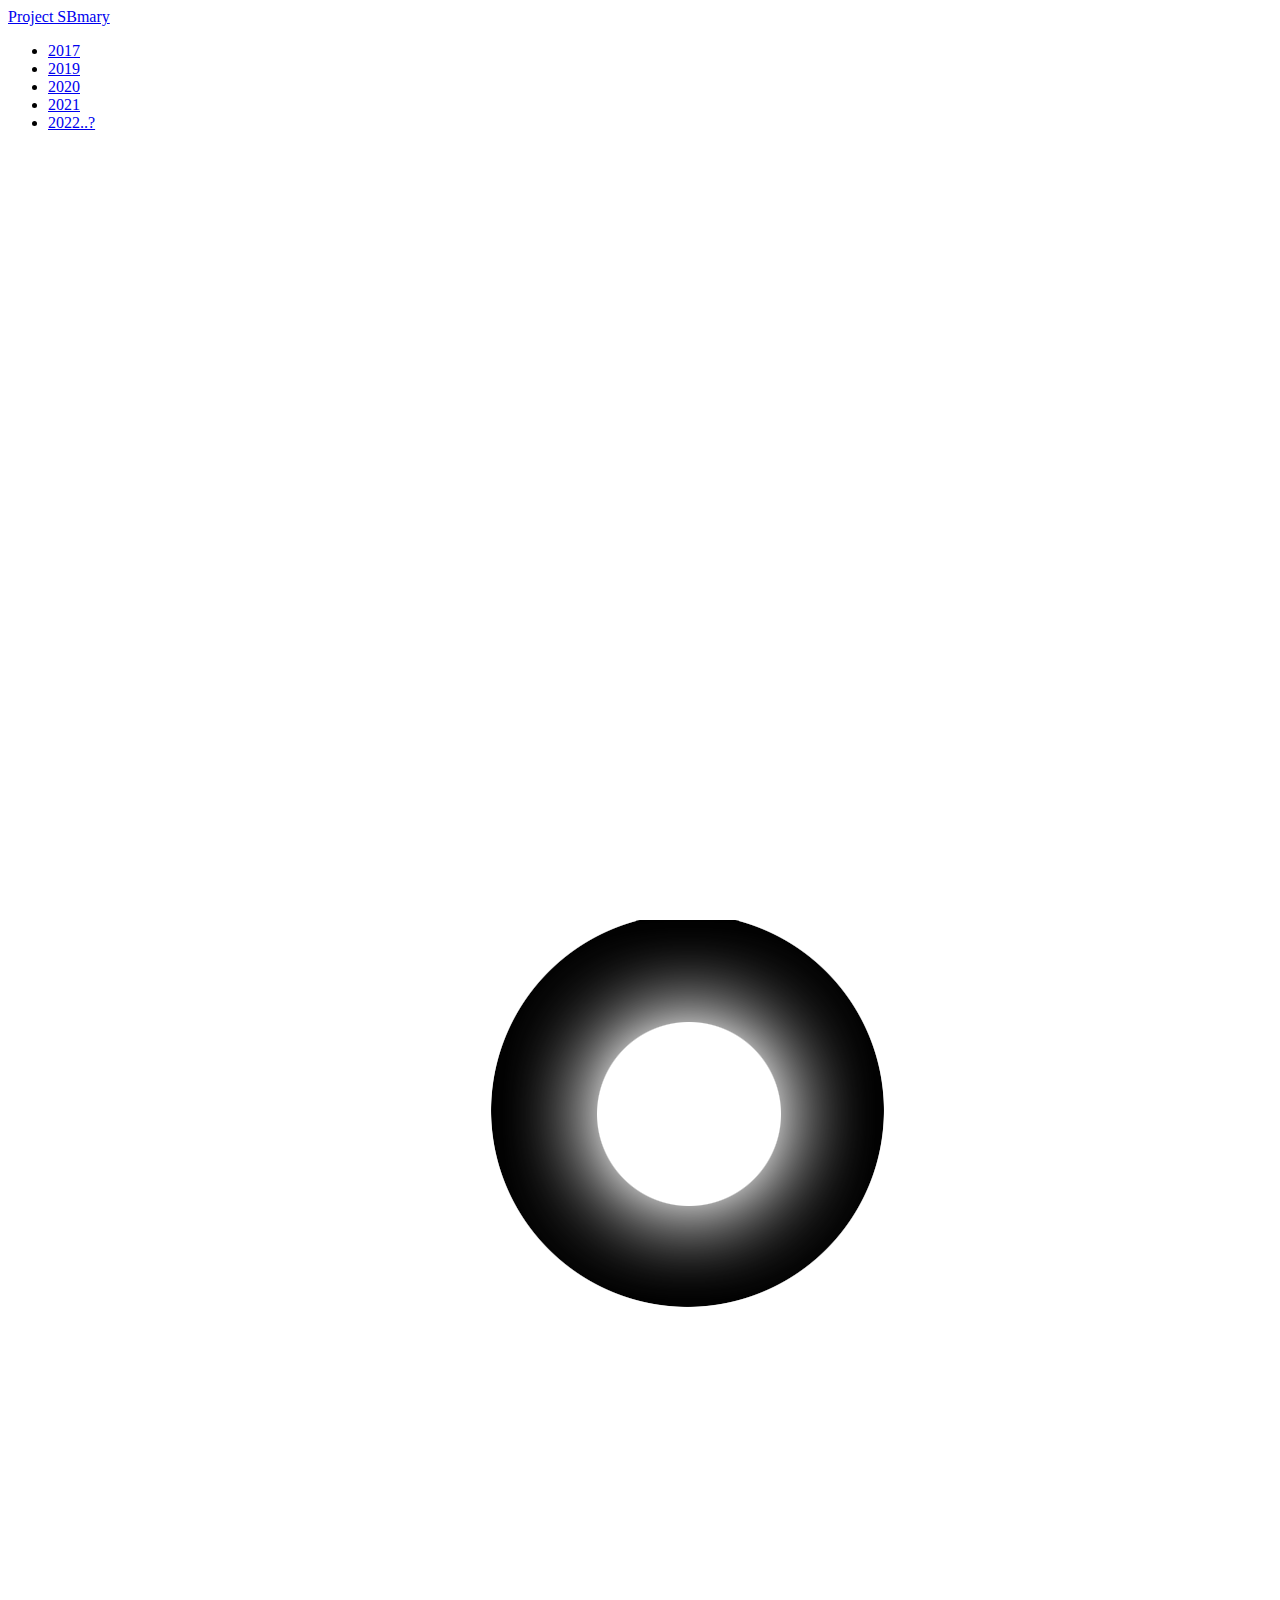
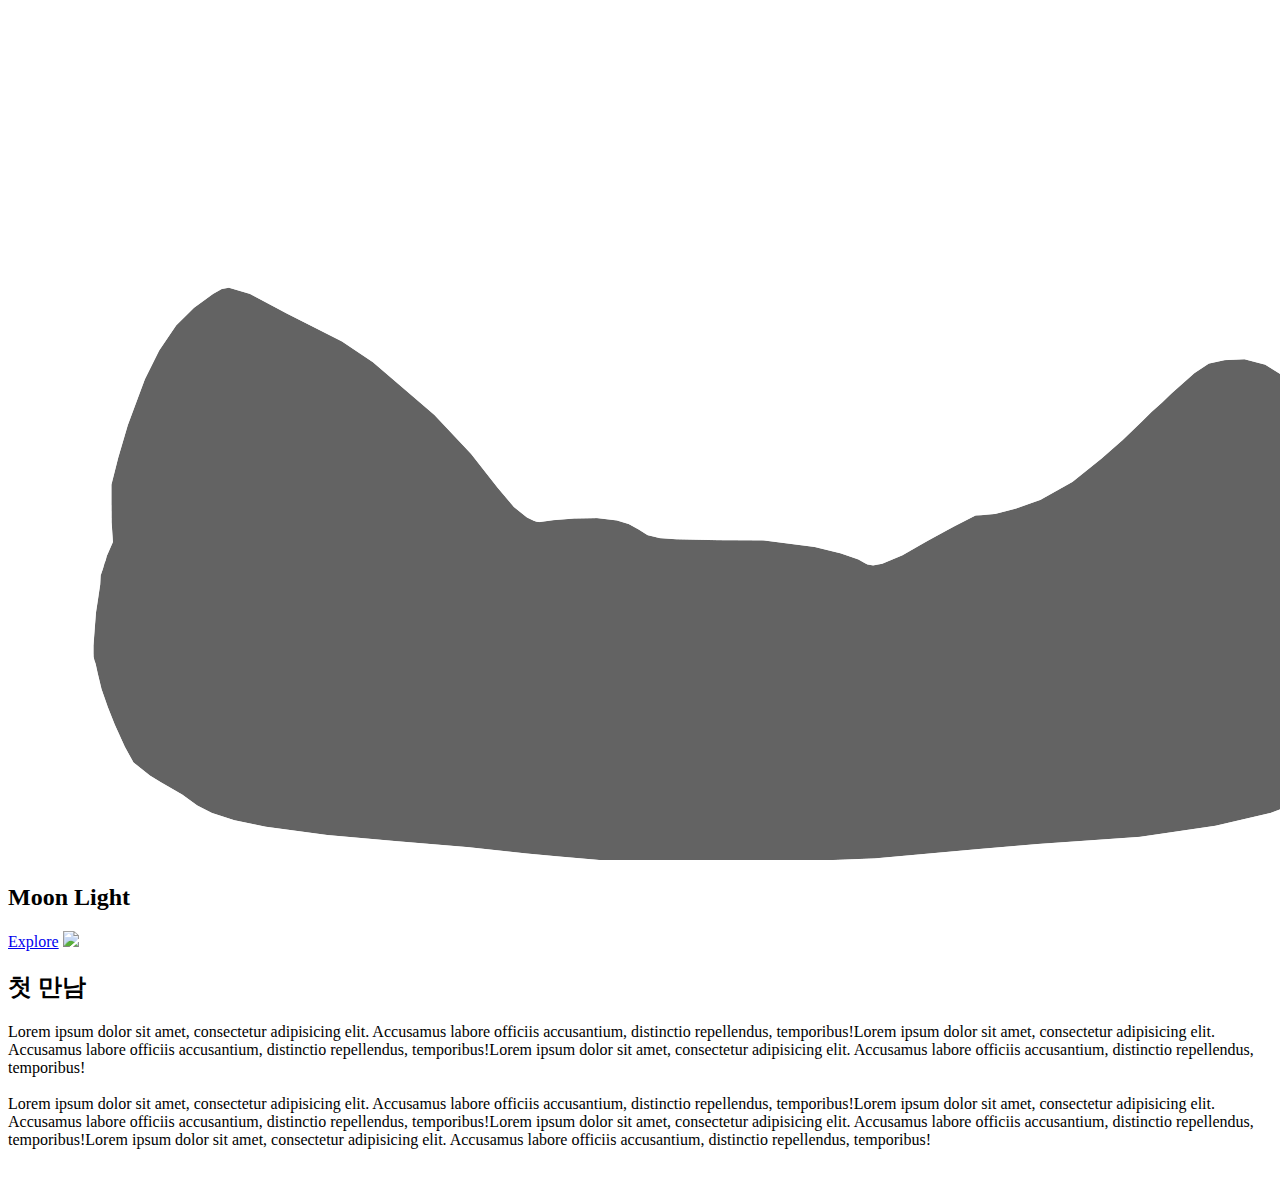
==== index.html @ 5cb3ea84 "연동 확인" ====
<!DOCTYPE html>
<html lang="ko" dir="ltr">
  <head>
    <meta charset="utf-8">
    <meta name="robots" content="noindex, nofollow" />


    <meta name="Date" content="2022-03-10" />
    <meta http-equiv="Subject" content="나를 다시 돌아봐 줄 수 있나요?" />
    <meta http-equiv="Author" content="Judrick" />
    <meta http-equiv="Title" content="Project Soobong Mary" />
    <meta http-equiv="Generator" content="Atom" />
    <meta http-equiv="Email" content ="judrick@kakao.com" />
    <title>Project Soobong Mary</title>
    <link rel="stylesheet" type="text/css" href="css/style.css"
  </head>
  <body>
    <header>
      <a href="#" class="logo">Project SBmary</a>
      <ul>
        <li><a href="index.html" class="active">2017</a></li>
        <li><a href="index2019.html" data-transition="pop">2019</a></li>
        <li><a href="index2020.html" data-transition="fade">2020</a></li>
        <li><a href="index2021.html" data-transition="flow">2021</a></li>
        <li><a href="index2022.html" data-transition="slidefade">2022..?</a></li>
      </ul>
      </header>
      <section>
        <img src="img/stars.png" id="stars">
        <img src="img/moon.png" id="moon">
        <img src="img/mountains_behind.png" id="mountains_behind">
        <h2 id="text">Moon Light</h2>
        <a href="#sec" id="btn">Explore</a>
        <img src="img/mountains_front.png" id="mountains_front">
      </section>
      <div class="sec" id="sec">
        <h2>첫 만남</h2>
        <p>Lorem ipsum dolor sit amet, consectetur adipisicing elit. Accusamus labore officiis accusantium, distinctio repellendus, temporibus!Lorem ipsum dolor sit amet, consectetur adipisicing elit. Accusamus labore officiis accusantium, distinctio repellendus, temporibus!Lorem ipsum dolor sit amet, consectetur adipisicing elit. Accusamus labore officiis accusantium, distinctio repellendus, temporibus!<br><br>Lorem ipsum dolor sit amet, consectetur adipisicing elit. Accusamus labore officiis accusantium, distinctio repellendus, temporibus!Lorem ipsum dolor sit amet, consectetur adipisicing elit. Accusamus labore officiis accusantium, distinctio repellendus, temporibus!Lorem ipsum dolor sit amet, consectetur adipisicing elit. Accusamus labore officiis accusantium, distinctio repellendus, temporibus!Lorem ipsum dolor sit amet, consectetur adipisicing elit. Accusamus labore officiis accusantium, distinctio repellendus, temporibus!<br><br></p>
      </div>

      <script>
        let stars = document.getElementById('stars');
        let moon = document.getElementById('moon');
        let mountains_behind = document.getElementById('mountains_behind');
        let text = document.getElementById('text');
        let btn = document.getElementById('btn');
        let mountains_front = document.getElementById('mountains_front');
        let header = document.getElementById('header');

        window.addEventListener('scroll', function(){
          let value = window.scrollY;
          stars.style.left = value * 0.25 + 'px';
          moon.style.top = value * 1.05 + 'px';
          mountains_behind.style.top = value * 0.5 + 'px';
          mountains_front.style.top = value * 0 + 'px';
          text.style.marginRight = value * 4 + 'px';
          text.style.marginTop = value * 1.5 + 'px';
          btn.style.marginTop = value * 1.5 + 'px';
          header.style.top = value * 0.5 + 'px';
        })
      </script>
  </body>
</html>
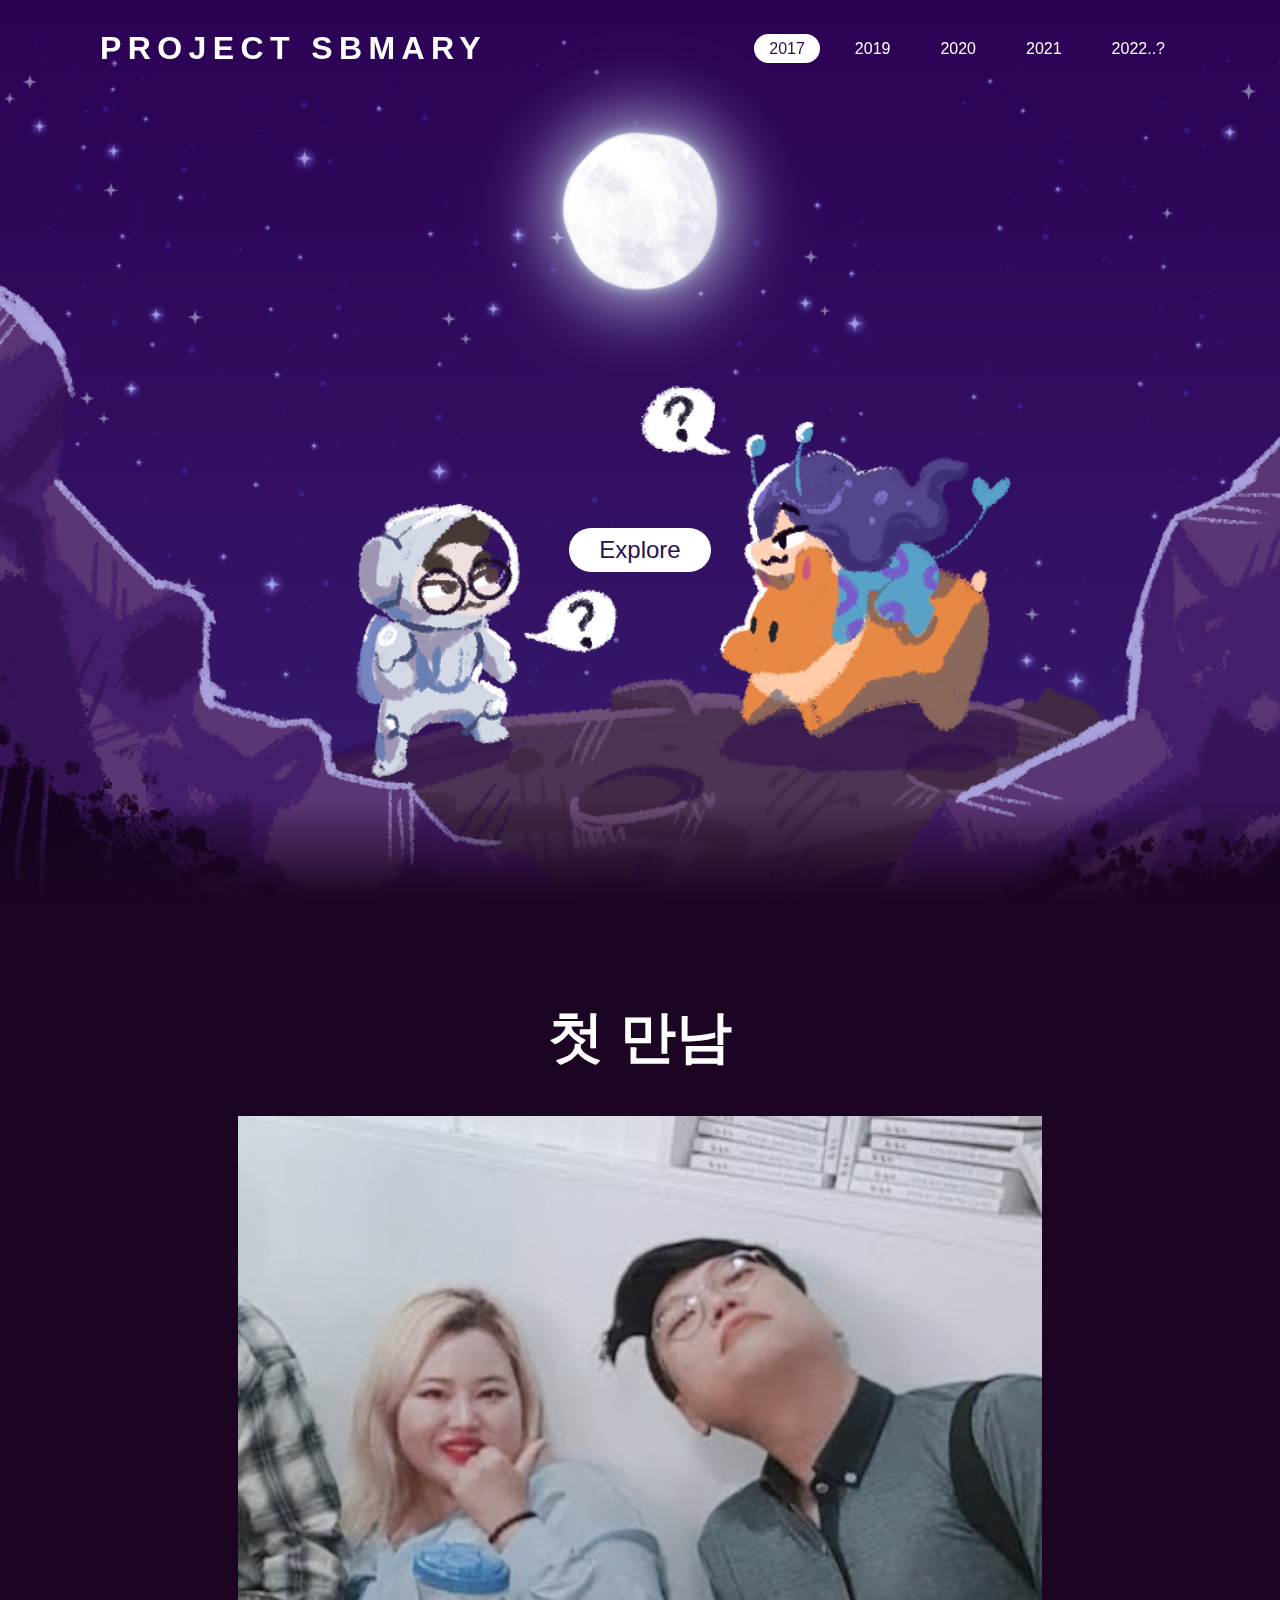
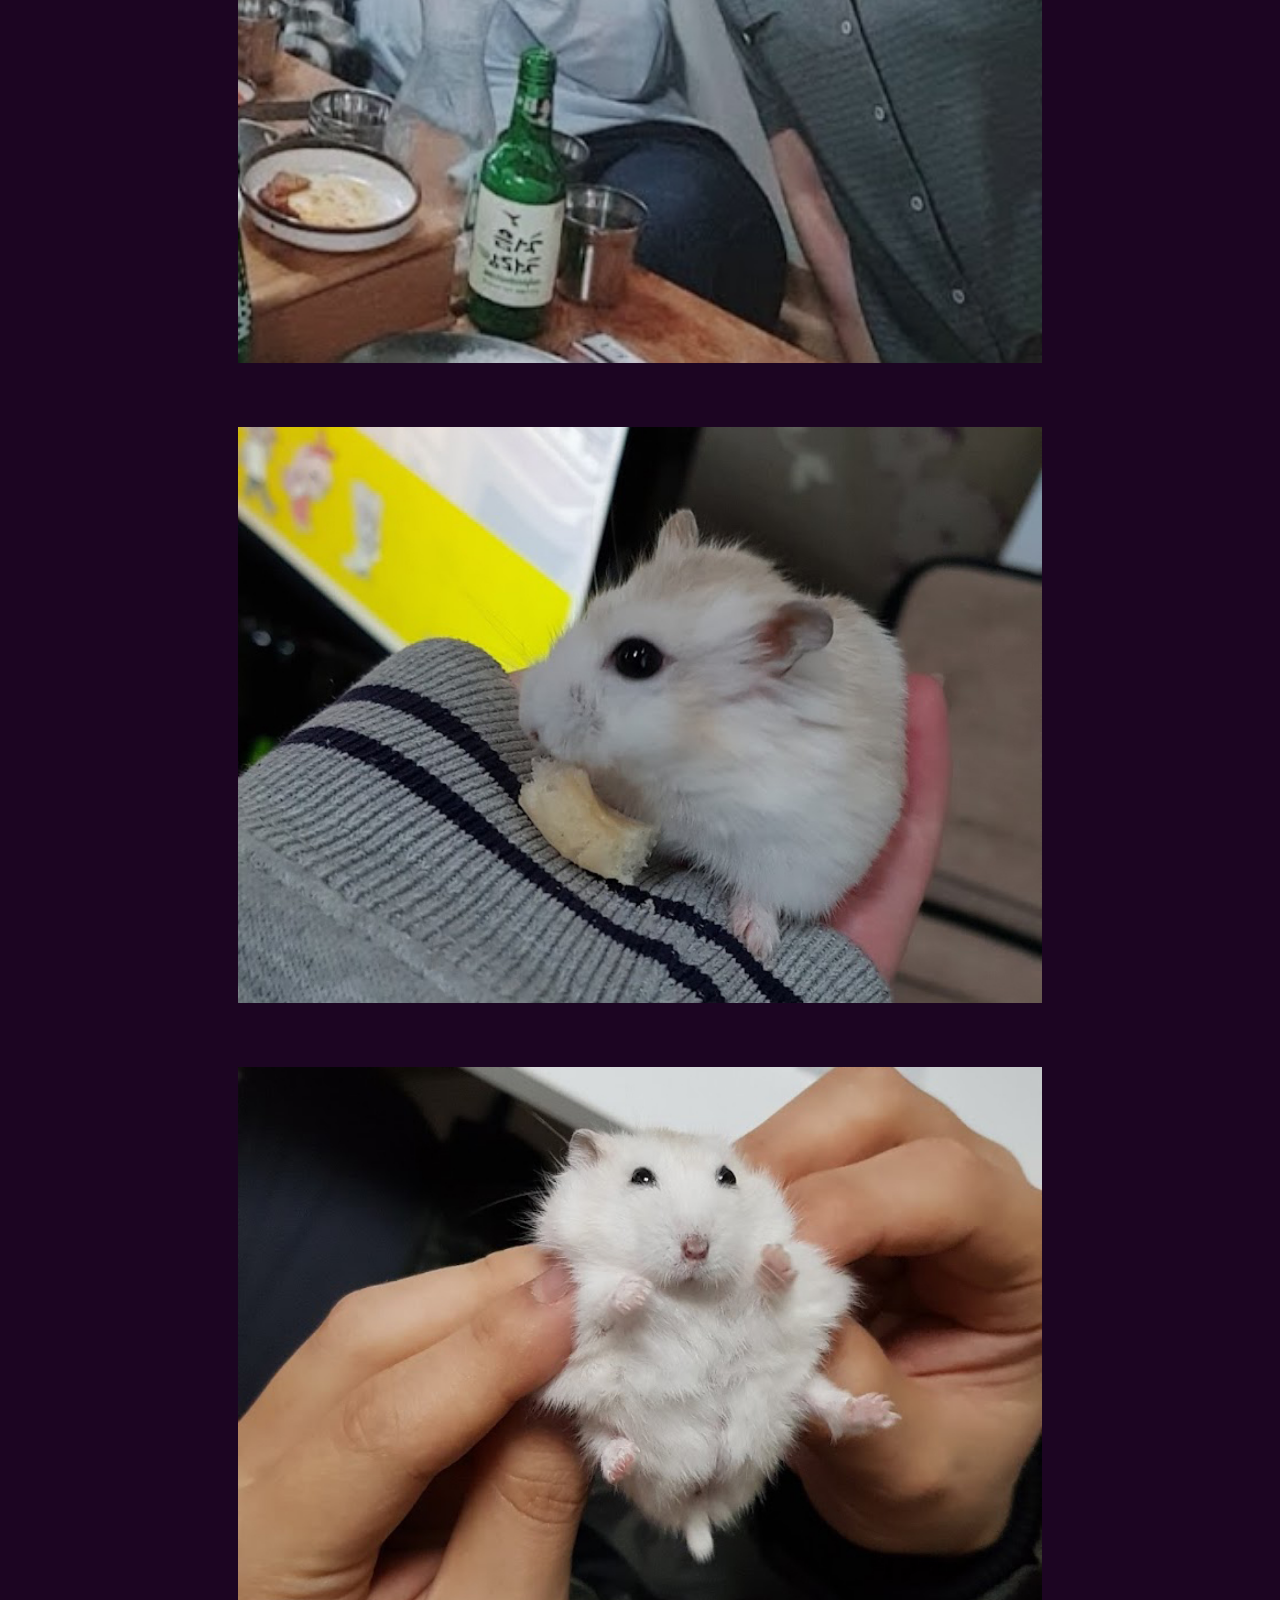
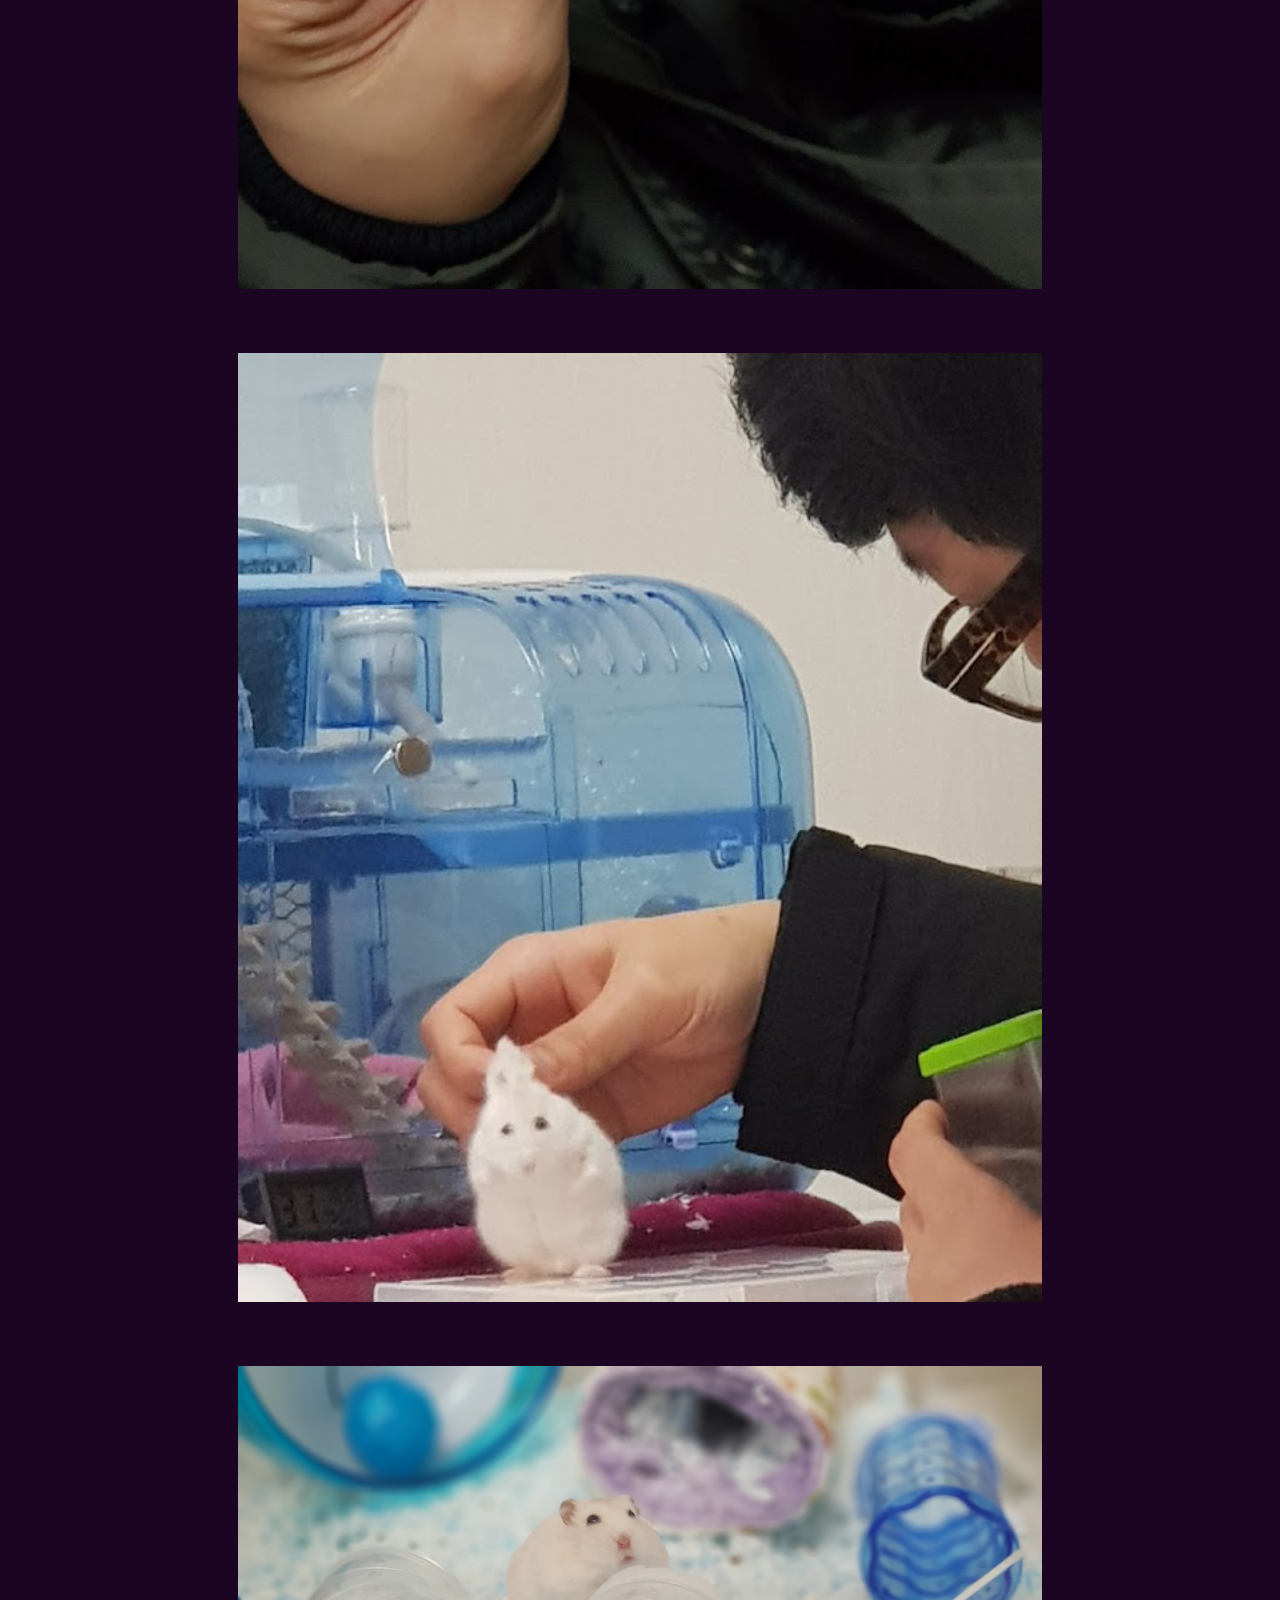
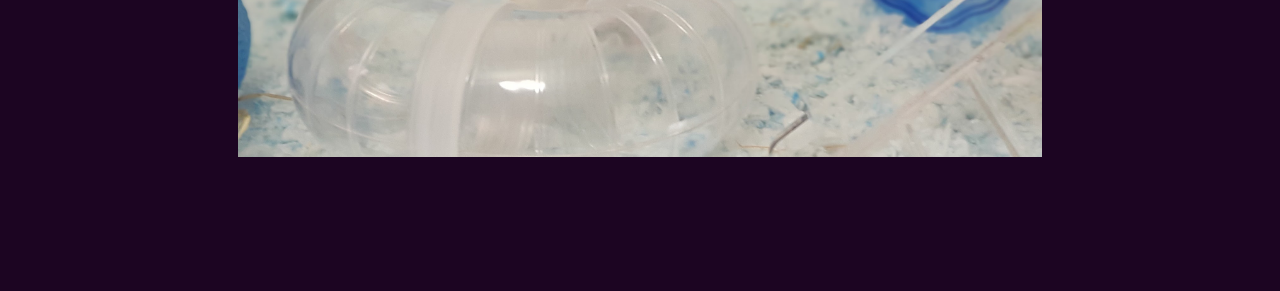
==== commit cc558097: "index 링크 수정" ====
--- a/index.html
+++ b/index.html
@@ -12,7 +12,7 @@
     <meta http-equiv="Generator" content="Atom" />
     <meta http-equiv="Email" content ="judrick@kakao.com" />
     <title>Project Soobong Mary</title>
-    <link rel="stylesheet" type="text/css" href="css/style.css"
+    <link rel="stylesheet" type="text/css" href="css/style2017.css"
   </head>
   <body>
     <header>
@@ -26,33 +26,39 @@
       </ul>
       </header>
       <section>
-        <img src="img/stars.png" id="stars">
-        <img src="img/moon.png" id="moon">
-        <img src="img/mountains_behind.png" id="mountains_behind">
-        <h2 id="text">Moon Light</h2>
+        <img src="img/stars2.png" id="stars2">
+        <img src="img/moon2.png" id="moon2">
+        <img src="img/mid2.png" id="mid2">
+        <h2 id="text">2017</h2>
         <a href="#sec" id="btn">Explore</a>
-        <img src="img/mountains_front.png" id="mountains_front">
+        <img src="img/front2.png" id="front2">
       </section>
       <div class="sec" id="sec">
         <h2>첫 만남</h2>
-        <p>Lorem ipsum dolor sit amet, consectetur adipisicing elit. Accusamus labore officiis accusantium, distinctio repellendus, temporibus!Lorem ipsum dolor sit amet, consectetur adipisicing elit. Accusamus labore officiis accusantium, distinctio repellendus, temporibus!Lorem ipsum dolor sit amet, consectetur adipisicing elit. Accusamus labore officiis accusantium, distinctio repellendus, temporibus!<br><br>Lorem ipsum dolor sit amet, consectetur adipisicing elit. Accusamus labore officiis accusantium, distinctio repellendus, temporibus!Lorem ipsum dolor sit amet, consectetur adipisicing elit. Accusamus labore officiis accusantium, distinctio repellendus, temporibus!Lorem ipsum dolor sit amet, consectetur adipisicing elit. Accusamus labore officiis accusantium, distinctio repellendus, temporibus!Lorem ipsum dolor sit amet, consectetur adipisicing elit. Accusamus labore officiis accusantium, distinctio repellendus, temporibus!<br><br></p>
+        <div class="img_box">
+          <img src="img/2017_1.jpg">
+          <img src="img/2017_2.jpg">
+          <img src="img/2017_3.jpg">
+          <img src="img/2017_4.jpg">
+          <img src="img/2017_5.jpg">
+        </div>
       </div>
 
       <script>
-        let stars = document.getElementById('stars');
-        let moon = document.getElementById('moon');
-        let mountains_behind = document.getElementById('mountains_behind');
+        let stars2 = document.getElementById('stars2');
+        let moon2 = document.getElementById('moon2');
+        let mid2 = document.getElementById('mid2');
         let text = document.getElementById('text');
         let btn = document.getElementById('btn');
-        let mountains_front = document.getElementById('mountains_front');
+        let front2 = document.getElementById('front2');
         let header = document.getElementById('header');
 
         window.addEventListener('scroll', function(){
           let value = window.scrollY;
-          stars.style.left = value * 0.25 + 'px';
-          moon.style.top = value * 1.05 + 'px';
-          mountains_behind.style.top = value * 0.5 + 'px';
-          mountains_front.style.top = value * 0 + 'px';
+          stars2.style.left = value * 0.25 + 'px';
+          moon2.style.top = value * 1.05 + 'px';
+          mid2.style.top = value * 0.5 + 'px';
+          front2.style.top = value * 0 + 'px';
           text.style.marginRight = value * 4 + 'px';
           text.style.marginTop = value * 1.5 + 'px';
           btn.style.marginTop = value * 1.5 + 'px';
--- a/css/style2017.css
+++ b/css/style2017.css
@@ -0,0 +1,155 @@
+@import url('https://fonts.googleapis.com/css?family=Poppins:300,400,500,600,700,800,900&display=swap');
+*
+{
+  margin: 0;
+  padding: 0;
+  box-sizing: border-box;
+  font-family: 'Popins', sans-serif;
+  scroll-behavior: smooth;
+}
+body
+{
+  min-height: 100vh;
+  overflow-x: hidden;
+  background: linear-gradient(#2b0155, #7597de);
+}
+header
+{
+  position: absolute;
+  top: 0;
+  left: 0;
+  width: 100%;
+  padding: 30px 100px;
+  display: flex;
+  justify-content: space-between;
+  align-items: center;
+  z-index: 10000;
+}
+header .logo
+{
+ color: #fff;
+ font-weight: 700;
+ text-decoration: none;
+ font-size: 2em;
+ text-transform: uppercase;
+ letter-spacing: 0.2em;
+}
+header ul
+{
+  display: flex;
+  justify-content: center;
+  -ms-align-items: center;
+  align-items: center;
+}
+header ul li
+{
+  list-style: none;
+  margin-left: 20px;
+}
+header ul li a
+{
+  text-decoration: none;
+  padding: 6px 15px;
+  color: #fff;
+  border-radius: 20px;
+}
+header ul li a:hover,
+header ul li a.active
+{
+  background: #fff;
+  color: #2b1055;
+}
+section
+{
+  position: relative;
+  width: 100%;
+  height: 100vh;
+  padding: 100px;
+  display: flex;
+  justify-content: center;
+  align-items: center;
+  overflow: hidden;
+}
+section::before
+{
+  content: '';
+  position: absolute;
+  bottom: 0;
+  width: 100%;
+  height: 100px;
+  background: linear-gradient(to top,#1c0522,transparent);
+  z-index: 1000;
+}
+section img
+{
+  position: absolute;
+  top: 0;
+  left: 0;
+  width: 100%;
+  height: 100%;
+  object-fit: cover;
+  pointer-events: none;
+}
+section img#stars2, #moon2
+{
+  mix-blend-mode: screen;
+}
+section img#mid2
+{
+  z-index: 10;
+}
+section img#front2
+{
+  z-index: 11;
+}
+#text
+{
+  position: absolute;
+  right: -350px;
+  color: #fff;
+  white-space: nowrap;
+  font-size: 7.5vw;
+  z-index: 9;
+}
+#btn
+{
+  text-decoration: none;
+  display: inline-block;
+  padding: 8px 30px;
+  border-radius: 40px;
+  background: #fff;
+  color: #2b1055;
+  font-size: 1.5em;
+  z-index: 9;
+  transform: translateY(100px);
+}
+.sec
+{
+  position: relative;
+  padding: 100px;
+  background: #1c0522;
+}
+.sec h2
+{
+  font-size: 3.5em;
+  margin-bottom: 10px;
+  color: #fff;
+  text-align: center;
+}
+.sec p
+{
+  font-size: 1em;
+  color: #fff;
+}
+.sec img
+{
+  width: 80%;
+}
+.sec .img_box
+{
+  text-align: center;
+}
+.sec .img_box img
+{
+  padding: 30px;
+}
